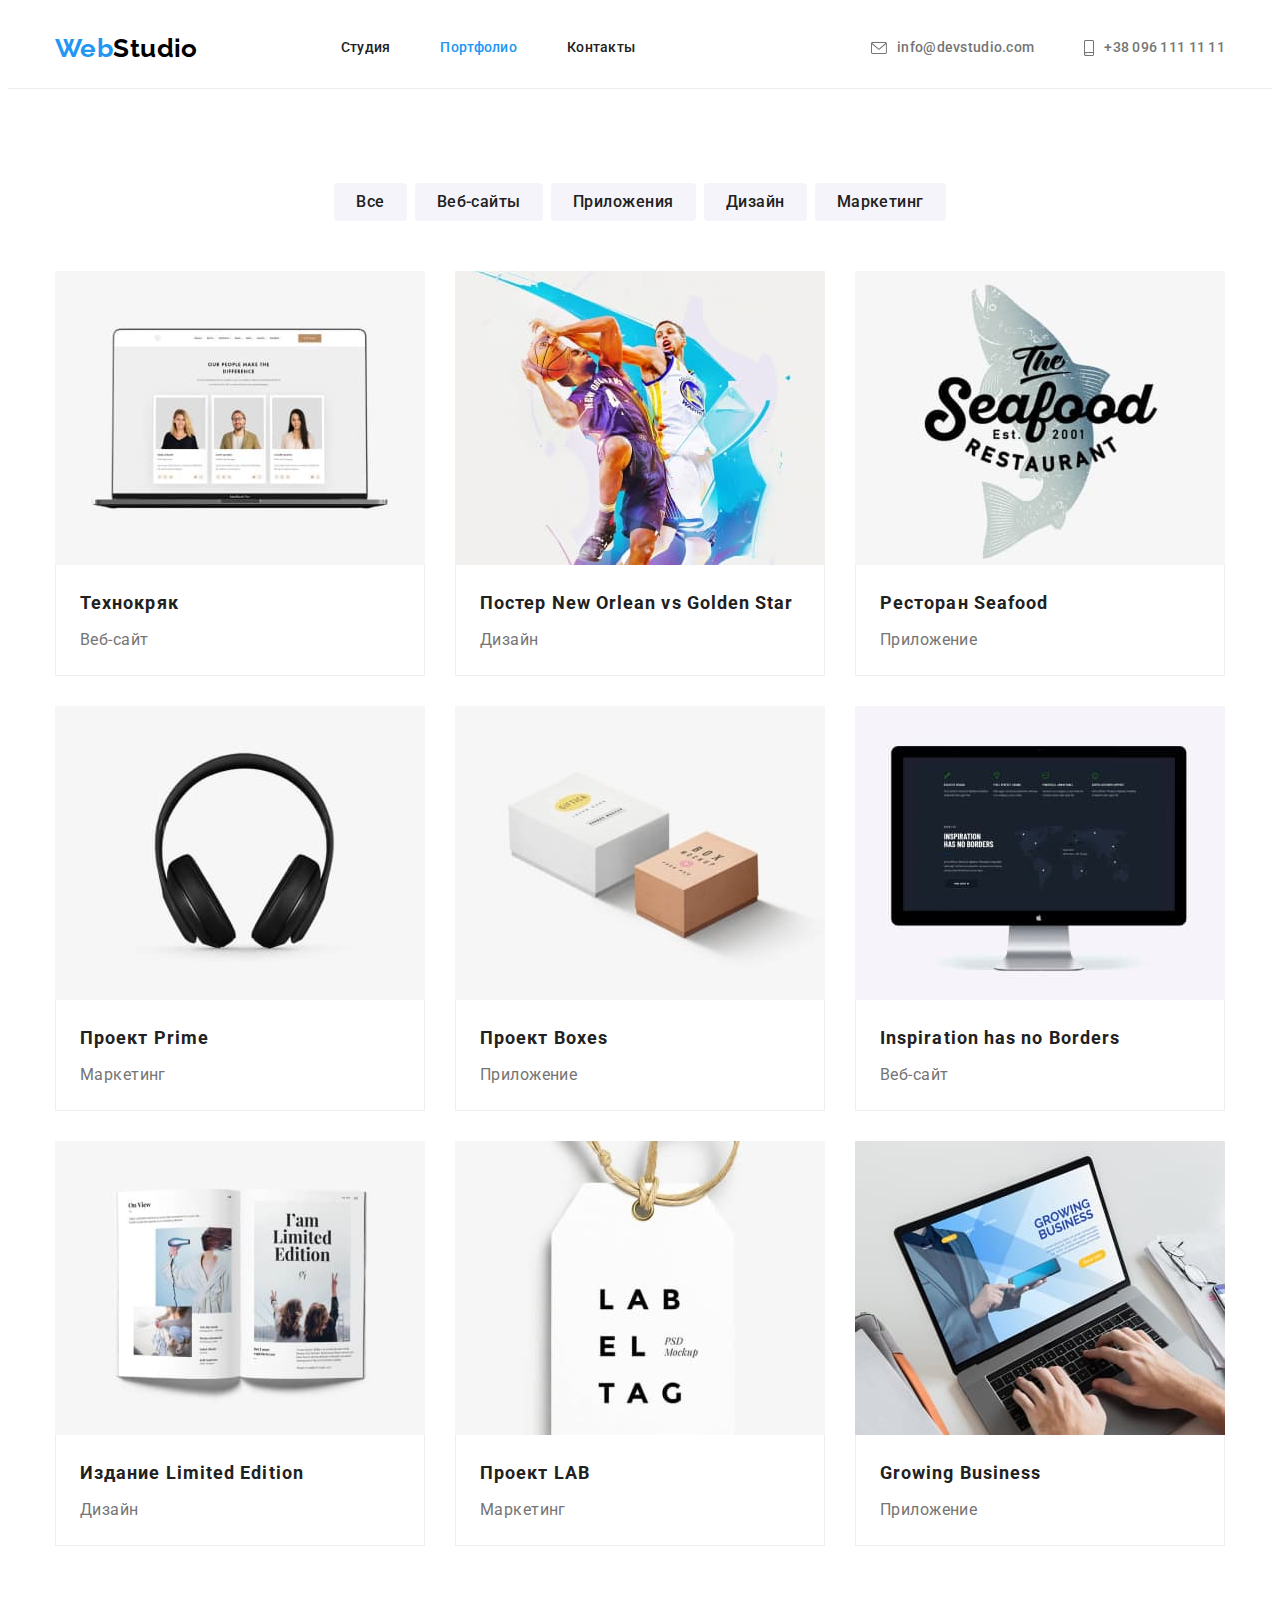
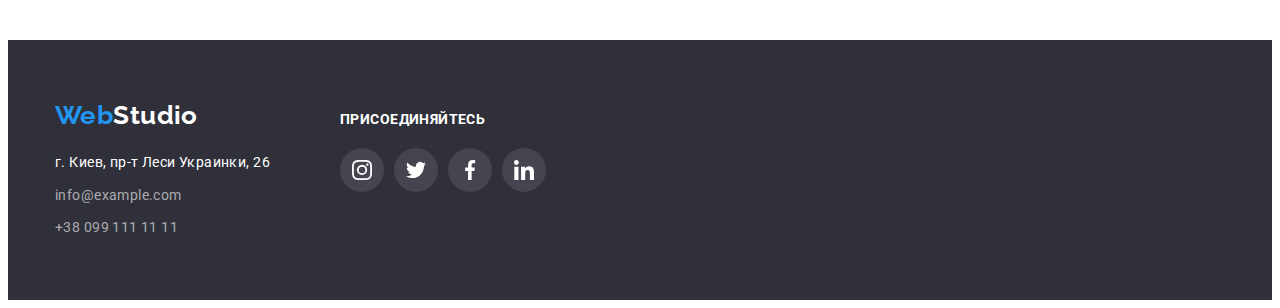
==== portfolio.html @ c2c80bd0 "Initial commit" ====
<!DOCTYPE html>
<html lang="ru">
  <head>
    <meta charset="UTF-8" />
    <meta http-equiv="X-UA-Compatible" content="IE=edge" />
    <meta name="viewport" content="width=device-width, initial-scale=1.0" />
    <title>Photo app</title>
    <!-- Fonts start -->
    <link rel="preconnect" href="https://fonts.googleapis.com" />
    <link rel="preconnect" href="https://fonts.gstatic.com" crossorigin />
    <link
      href="https://fonts.googleapis.com/css2?family=Raleway:wght@700&family=Roboto:wght@400;500;700;900&display=swap"
      rel="stylesheet"
    />
    <!-- Fonts end -->
    <!-- Normalize styles start -->
    <link
      rel="stylesheet"
      href="https://cdnjs.cloudflare.com/ajax/libs/modern-normalize/1.1.0/modern-normalize.min.css"
      integrity="sha512-wpPYUAdjBVSE4KJnH1VR1HeZfpl1ub8YT/NKx4PuQ5NmX2tKuGu6U/JRp5y+Y8XG2tV+wKQpNHVUX03MfMFn9Q=="
      crossorigin="anonymous"
      referrerpolicy="no-referrer"
    />
    <!-- Normalize styles end -->
    <!-- Custom styles start -->
    <link rel="stylesheet" href="./css/style.css" />
    <!-- Custom styles end -->
  </head>
  <body>
    <!--Header-->
    <header class="header">
      <div class="container header-container">
        <nav class="header-nav">
          <a class="logo link" lang="en" href="index.html"
            >Web<span class="logo-studio-light">Studio</span></a
          >
          <ul class="site-nav list">
            <li class="item"><a class="site-nav-item link" href="./index.html">Студия</a></li>
            <li class="item">
              <a class="site-nav-item current link" href="./portfolio.html">Портфолио</a>
            </li>
            <li class="item"><a class="site-nav-item link" href="">Контакты</a></li>
          </ul>
        </nav>
        <ul class="aut-nav list">
          <li class="item">
            <a class="link current" href="mailto:info@devstudio.com">
              <svg class="header-icon icon-envelope" height="12px" width="16px">
                <use href="./images/icons.svg#icon-envelope"></use>
              </svg>
              info@devstudio.com</a
            >
          </li>
          <li class="item">
            <a class="link current" href="tel:+380961111111">
              <svg class="header-icon icon-smartphone" height="16px" width="10px">
                <use href="./images/icons.svg#icon-smartphone"></use>
              </svg>
              +38 096 111 11 11</a
            >
          </li>
        </ul>
      </div>
    </header>
    <main>
      <section class="portfolio">
        <div class="container">
          <h1 class="visually-hidden">Portfolio</h1>
          <ul class="filters-list list">
            <li class="item">
              <button class="filters-button" type="button">Все</button>
            </li>
            <li class="item">
              <button class="filters-button" type="button">Веб-сайты</button>
            </li>
            <li class="item">
              <button class="filters-button" type="button">Приложения</button>
            </li>
            <li class="item">
              <button class="filters-button" type="button">Дизайн</button>
            </li>
            <li class="item">
              <button class="filters-button" type="button">Маркетинг</button>
            </li>
          </ul>
          <!--Project-->
          <ul class="project list">
            <li class="project-list">
              <a class="project-link link" href="#">
                <img src="./images/Project/img-1.jpeg" alt="Ноутбук" width="370" />
                <div class="project-list-text">
                  <h2 class="project-text">Технокряк</h2>
                  <p class="project-uppertitle">Веб-сайт</p>
                </div>
              </a>
            </li>
            <li class="project-list">
              <a class="project-link link" href="#">
                <img src="./images/Project/img-2.jpeg" alt="Баскетболисты" width="370" />
                <div class="project-list-text">
                  <h2 class="project-text">
                    Постер <span lang="en">New Orlean vs Golden Star</span>
                  </h2>
                  <p class="project-uppertitle">Дизайн</p>
                </div>
              </a>
            </li>
            <li class="project-list">
              <a class="project-link link" href="#">
                <img src="./images/Project/img-3.jpeg" alt="Морская рыба" width="370" />
                <div class="project-list-text">
                  <h2 class="project-text">Ресторан <span lang="en">Seafood</span></h2>
                  <p class="project-uppertitle">Приложение</p>
                </div>
              </a>
            </li>
            <li class="project-list">
              <a class="project-link link" href="#">
                <img src="./images/Project/img-4.jpeg" alt="Наушники" width="370" />
                <div class="project-list-text">
                  <h2 class="project-text">Проект <span lang="en">Prime</span></h2>
                  <p class="project-uppertitle">Маркетинг</p>
                </div>
              </a>
            </li>
            <li class="project-list">
              <a class="project-link link" href="#">
                <img src="./images/Project/img-5.jpeg" alt="Коробки" width="370" />
                <div class="project-list-text">
                  <h2 class="project-text">Проект <span lang="en">Boxes</span></h2>
                  <p class="project-uppertitle">Приложение</p>
                </div>
              </a>
            </li>
            <li class="project-list">
              <a class="project-link link" href="#">
                <img src="./images/Project/img-6.jpeg" alt="Монитор" width="370" />
                <div class="project-list-text">
                  <h2 class="project-text" lang="en">Inspiration has no Borders</h2>
                  <p class="project-uppertitle">Веб-сайт</p>
                </div>
              </a>
            </li>
            <li class="project-list">
              <a class="project-link link" href="#">
                <img src="./images/Project/img-7.jpeg" alt="Книга" width="370" />
                <div class="project-list-text">
                  <h2 class="project-text">Издание <span lang="en">Limited Edition</span></h2>
                  <p class="project-uppertitle">Дизайн</p>
                </div>
              </a>
            </li>
            <li class="project-list">
              <a class="project-link link" href="#">
                <img src="./images/Project/img-8.jpeg" alt="Бирка" width="370" />
                <div class="project-list-text">
                  <h2 class="project-text">Проект <span lang="en">LAB</span></h2>
                  <p class="project-uppertitle">Маркетинг</p>
                </div>
              </a>
            </li>
            <li class="project-list">
              <a class="project-link link" href="#">
                <img src="./images/Project/img-9.jpeg" alt="Ноутбук" width="370" />
                <div class="project-list-text">
                  <h2 class="project-text" lang="en">Growing Business</h2>
                  <p class="project-uppertitle">Приложение</p>
                </div>
              </a>
            </li>
          </ul>
        </div>
      </section>
    </main>
    <!--Footer-->
    <footer class="footer">
      <div class="container footer-container">
        <div class="footer-container-address">
          <a class="logo link" lang="en" href="index.html"
            >Web<span class="logo-studio-dark">Studio</span></a
          >

          <address class="footer-address">
            <ul class="list">
              <li class="item">
                <a
                  class="footer-address-link link"
                  href="https://goo.gl/maps/THVWduqA6z6FaJsg8"
                  target="_blank"
                  rel="noopener"
                  >г. Киев, пр-т Леси Украинки, 26</a
                >
              </li>
              <li class="item">
                <a class="aut-address link" href="mailto:info@example.com">info@example.com</a>
              </li>
              <li class="item">
                <a class="aut-address link" href="tel:+380991111111">+38 099 111 11 11</a>
              </li>
            </ul>
          </address>
        </div>
        <div class="footer-social">
          <p class="footer-title">Присоединяйтесь</p>
          <ul class="footer-social-list list">
            <li class="footer-social-item">
              <a
                class="footer-social-link"
                href=""
                target="_blank"
                rel="noopener noreferrer"
                aria-label="Instagram"
              >
                <svg class="footer-social-icon" width="20" height="20">
                  <use href="./images/icons.svg#icon-instagram"></use></svg
              ></a>
            </li>
            <li class="footer-social-item">
              <a
                class="footer-social-link"
                href=""
                target="_blank"
                rel="noopener noreferrer"
                aria-label="Twitter"
              >
                <svg class="footer-social-icon" width="20" height="20">
                  <use href="./images/icons.svg#icon-twitter"></use></svg
              ></a>
            </li>
            <li class="footer-social-item">
              <a
                class="footer-social-link"
                href=""
                target="_blank"
                rel="noopener noreferrer"
                aria-label="Facebook"
              >
                <svg class="footer-social-icon" width="20" height="20">
                  <use href="./images/icons.svg#icon-facebook"></use></svg
              ></a>
            </li>
            <li class="footer-social-item">
              <a
                class="footer-social-link"
                href=""
                target="_blank"
                rel="noopener noreferrer"
                aria-label="Linkedin"
              >
                <svg class="footer-social-icon" width="20" height="20">
                  <use href="./images/icons.svg#icon-linkedin"></use></svg
              ></a>
            </li>
          </ul>
        </div>
      </div>
    </footer>
  </body>
</html>
---- css/style.css ----
:root {
   /* Fonts */
   --main-font: "Roboto";
   --secondary-font: "Raleway";

   /* Text colors */
   --primary-white-color: #FFFFFF;
   --primary-black-color: #212121;
   --accent-color: #2196F3;
   --upper-title-text: #757575;
   /* Bg colors */
   --primary-background-color: #E5E5E5;
   --secondary-background-color: #F5F4FA;
   --background-hero: #2F303A;

/* Other */
   --items: 4;
   --indent: 30px;
}

body {
   font-family: var(--main-font), sans-serif;
   font-size: 14px;
   letter-spacing: 0.03em;
   color: var(--primary-black-color);
   background-color: var(--primary-white-color);
}
  
*,
*::before,
*::after {
   box-sizing: border-box;
}

/* reset */
h1,
h2,
h3,
h4,
h5,
h6,
p {
   margin: 0;

}

img {
   display: block;
   max-width: 100%;
   height: auto;
}

/* Common styles start */
.section {
   padding-top: 94px;
   padding-bottom: 94px;
}

.container {
   width: 1200px;
   margin-left: auto;
   margin-right: auto;
   padding-left: 15px;
   padding-right: 15px;
}

.list {
   list-style: none;
   padding: 0;
   margin: 0;
}

.link {
   text-decoration: none;
}

/* Header */
.header {
   border-bottom: 1px solid #ECECEC;
}

.header-container,
.header-nav {
   display: flex;
   align-items: center;
}

.header-list-item:not(:last-child) {
   margin-right: 40px;
}

/* Logo */
.logo {
   font-family: var(--secondary-font), sans-serif;
   color: var(--accent-color);
   font-weight: 700;
   font-size: 26px;
   line-height: 1.19;
}

.logo-studio-light {
   color: #000000;
}

.logo-studio-dark {
   color: var(--primary-white-color);
}

/* Site nav */

.site-nav {
   margin-left: 93px;

   display: flex;
   align-items: center;
}

.site-nav .item {
   margin-left: 50px;
}

.site-nav .item:last-child {
   margin-right: 0;
}

.site-nav .link {
   display: block;
   padding-top: 32px;
   padding-bottom: 32px;
   color: var(--primary-black-color);
   font-weight: 500;
   line-height: 1.14;
   letter-spacing: 0.02em;
   text-decoration: none;
}

.site-nav .link:hover, 
.site-nav .link:focus {
   color: var(--accent-color);
}

.site-nav .link.current {
   color: var(--accent-color);
}



.aut-nav {
   margin-left: auto;
   display: flex;
   align-items: center;
}

.aut-nav .item + .item {
   margin-left: 50px;
}

.aut-nav .current {
   display: flex;
   align-items: center;
   padding-top: 32px;
   padding-bottom: 32px;

   color: var(--upper-title-text);
   font-weight: 500;
   line-height: 1.14;
   letter-spacing: 0.02em;
   text-decoration: none;
}

.aut-nav .link:hover,
.aut-nav .link:focus {
   color: var(--accent-color);
}

.header-icon {
   fill: currentColor;
   margin-right: 10px;
}


/* Overlay */

.overlay {
   max-width: 1600px;
   height: 600px;
   margin-left: auto;
   margin-right: auto;
   background-image:
   linear-gradient(to right, rgba(47, 48, 58, 0.4), rgba(47, 48, 58, 0.4)), 
   url(../images/Hero/Hero.jpeg);
   
   background-repeat: no-repeat;
   background-position: center;
   background-size: cover;
}

/* Hero */
.hero {
   background-color: var(--background-hero);
   text-align: center;
   padding: 200px 0;
}

.hero-title {
   margin: 0 auto;
   margin-bottom: 30px;
   width: 696px;
   color: var(--primary-white-color);
   font-weight: 900;
   font-size: 44px;
   line-height: 1.36;
   letter-spacing: 0.06em;
   text-transform: uppercase;
}

/* Section */

.section-about {
   padding-top: 0;
}

.section-features {
   padding-top: 89px;
}

.section-team {
   background-color: var(--secondary-background-color);
}

.section-title {
   /* padding-top: 0;
   margin-top: 0px; */
   margin-bottom: 50px;
   color: var(--primary-black-color);
   font-weight: 700;
   font-size: 36px;
   line-height: 1.16;
   text-align: center;
}

.visually-hidden {
   position: absolute;
   width: 1px;
   height: 1px;
   margin: -1px;
   border: 0;
   padding: 0;
   white-space: nowrap;
   clip-path: inset(100%);
   clip: rect(0 0 0 0);
   overflow: hidden;
}


/* Features */
.features {
   display: flex;
}
.features .item {
   margin-right: 30px;
   width: 270px;
}
.features .item:last-child {
   margin-right: 0;
}

.icon-group {
   display: block;
   content: "";
   width: 270px;
   height: 120px;
   margin-bottom: 30px;
   background-color: var(--secondary-background-color);
   padding: 25px 100px;

}

.features .title {
   margin-bottom: 10px;
   color: var(--primary-black-c);
   text-transform: uppercase;
   font-weight: 700;
   font-size: 14px;
   line-height: 1.14;
}

.features .text {
   color: var(--upper-title-text);
   line-height: 1.71;
}
/* About */

.work-list {
   display: flex;
   justify-content: space-between;
}
.work-list .item:not(:last-child) {
   margin-right: 30px;
}

/* Team */
.user-list {
   display: flex;
   flex-wrap: wrap;
   justify-content: space-between;

}

.user-list .item {
   margin-right: 30px;
   background-color: #FFFFFF;
   box-shadow: 0px 1px 3px rgba(0, 0, 0, 0.12), 0px 1px 1px rgba(0, 0, 0, 0.14), 0px 2px 1px rgba(0, 0, 0, 0.2);
   border-radius: 0px 0px 4px 4px;
}

.user-list .item:last-child {
   margin-right: 0;
}

/* Button */
.button {
   display: inline-block;
   border-radius: 4px;
   padding: 10px 32px;
   min-width: 200px;
   font-family: var(--main-font);
   color: var(--primary-white-color);
   background-color: var(--accent-color);
   font-size: 16px;
   font-weight: 700;
   line-height: 1.88;
   border: none;
   text-decoration: none;
   text-align: center;
   letter-spacing: 0.06em;
   cursor: pointer;
   box-shadow: 0px 4px 4px rgba(0, 0, 0, 0.15);
}

.button:hover,
.button:focus {
   background-color: #188CE8;
}
/* Filters */
.filters-list {
   display: flex;
   margin-bottom: 50px;
   justify-content: center;
}

.filters-list .item {
   margin-right: 8px;
}
.filters-list .item:last-child {
   margin-right: 0;
}

.filters-button {
   display: inline-block;
   border-radius: 4px;
   padding: 6px 22px;

   font-family: var(--main-font);
   font-weight: 500;
   line-height: 1.62;
   border: none;
   font-size: 16px;
   text-align: center;
   letter-spacing: 0.03em;

   background-color: var(--secondary-background-color);
   color: var(--primary-black-color);
   cursor: pointer;
}

.filters-button:hover,
.filters-button:focus {
   background-color: var(--accent-color);
   color: var(--primary-white-color);
   box-shadow: 0px 3px 1px rgba(0, 0, 0, 0.1),
      0px 1px 2px rgba(0, 0, 0, 0.08),
      0px 2px 2px rgba(0, 0, 0, 0.12);
}

/* User */

.user-list .title {
   margin-bottom: 16px;
   color: var(--primary-black-color);
   font-weight: 500;
   font-size: 16px;
   line-height: 1.18;
   text-align: center;
}
.user-list .text {
   color: var(--upper-title-text);
   font-weight: 400;
   font-size: 16px;
   line-height: 1.18;
   text-align: center;
}
.user-list-text {
   padding-top: 30px;
   padding-bottom: 30px;
}

/* Social */
.social-media {
   display: flex;
   justify-content: center;
   margin-top: 16px;
}

.social-media-item:not(:last-child) {
   margin-right: 10px;
}

.social-media-link {
   display: flex;
   align-items: center;
   justify-content: center;
   color: #AFB1B8;
   border-radius: 50%;
   width: 44px;
   height: 44px;
}

.social-media-link:hover,
.social-media-link:focus {
   background-color: var(--accent-color);
   color: var(--primary-white-color);
}

.social-media-icon {
   fill: currentColor;
}

/* Clients */


.clients-list {
   display: flex;
   justify-content: center;

}

.clients-item:not(:last-child) {
   margin-right: 30px;

}

.clients-link {
   display: flex;
   align-items: center;
   justify-content: center;
   width: 170px;
   height: 92px;
   color: #AFB1B8;
   border: 1px solid #AFB1B8;
   border-radius: 4px;
}

.clients-link:hover,
.clients-link:focus {
   color: var(--accent-color);
   border-color: var(--accent-color);
}
.clients-logo {
   fill: currentColor;

}

/* Footer */
.footer {
   background-color: #2F303A;
   padding: 60px 0;
}

.footer-container {
   display: flex;
   align-items: baseline;
}


.footer-address {
   margin-top: 20px;
   font-style: normal;
   font-weight: 400;
   font-size: 14px;
   line-height: 1.71;
}

.footer-address .item:not(:last-child) {
   margin-bottom: 9px;
}





.footer-address-link {
   color: var(--primary-white-color);
   font-weight: 400;
   font-size: 14px;
   line-height: 1.71;

}
.footer-address-link:hover,
.footer-address-link:focus {
   color: var(--accent-color);
}


.aut-address {
   color: rgba(255, 255, 255, 0.6);
   margin-bottom: 9px;
}

.aut-address:hover,
.aut-address:focus {
   color: var(--accent-color);
}

/* Footer social */

.footer-social {
   margin-left: 70px;

}

.footer-title {
   font-family: var(--main-font);
   font-weight: 700;
   font-size: 14px;
   line-height: 1.14;
   text-transform: uppercase;
   color: var(--primary-white-color);
   margin-bottom: 20px;
}

.footer-social-list {
   display: flex;
   justify-content: center;
}

.footer-social-item:not(:last-child) {
   margin-right: 10px;
}

.footer-social-link {
   display: flex;
   align-items: center;
   justify-content: center;
   background-color: rgba(255, 255, 255, 0.1);;
   border-radius: 50%;
   width: 44px;
   height: 44px;
}

.footer-social-link:hover,
.footer-social-link:focus {
   background-color: var(--accent-color);
   color: var(--primary-white-color);
}

.footer-social-icon {
   fill: var(--primary-white-color);
}

/* Portfolio */
.portfolio {
   padding-top: 94px;
   padding-bottom: 94px;
}

/* Project */
.project {
   display: flex;
   flex-wrap: wrap;
}
.project-list {
   width: 370px;
   margin-right: 30px;
   margin-bottom: 30px;
}

.project-list:nth-child(3n) {
   margin-right: 0;
}

.project-list:nth-last-child(-n+3) {
   margin-bottom: 0;
}

.project-link {
   display: block;
}

.project-text {
   margin-bottom: 4px;
   color: var(--primary-black-color);
   font-weight: 700;
   font-size: 18px;
   line-height: 2;
   letter-spacing: 0.06em;
}
.project-uppertitle {
   color: var(--upper-title-text);
   font-size: 16px;
   font-weight: 400;
   line-height: 1.87;
}
.project-list-text {
   padding: 20px 24px;
   border: 1px solid #EEEEEE;
   border-top: none;
}

.project-list:hover,
.project-list:focus {
   box-shadow: 0px 1px 1px rgba(0, 0, 0, 0.12),
      0px 4px 4px rgba(0, 0, 0, 0.06),
      1px 4px 6px rgba(0, 0, 0, 0.16);
}
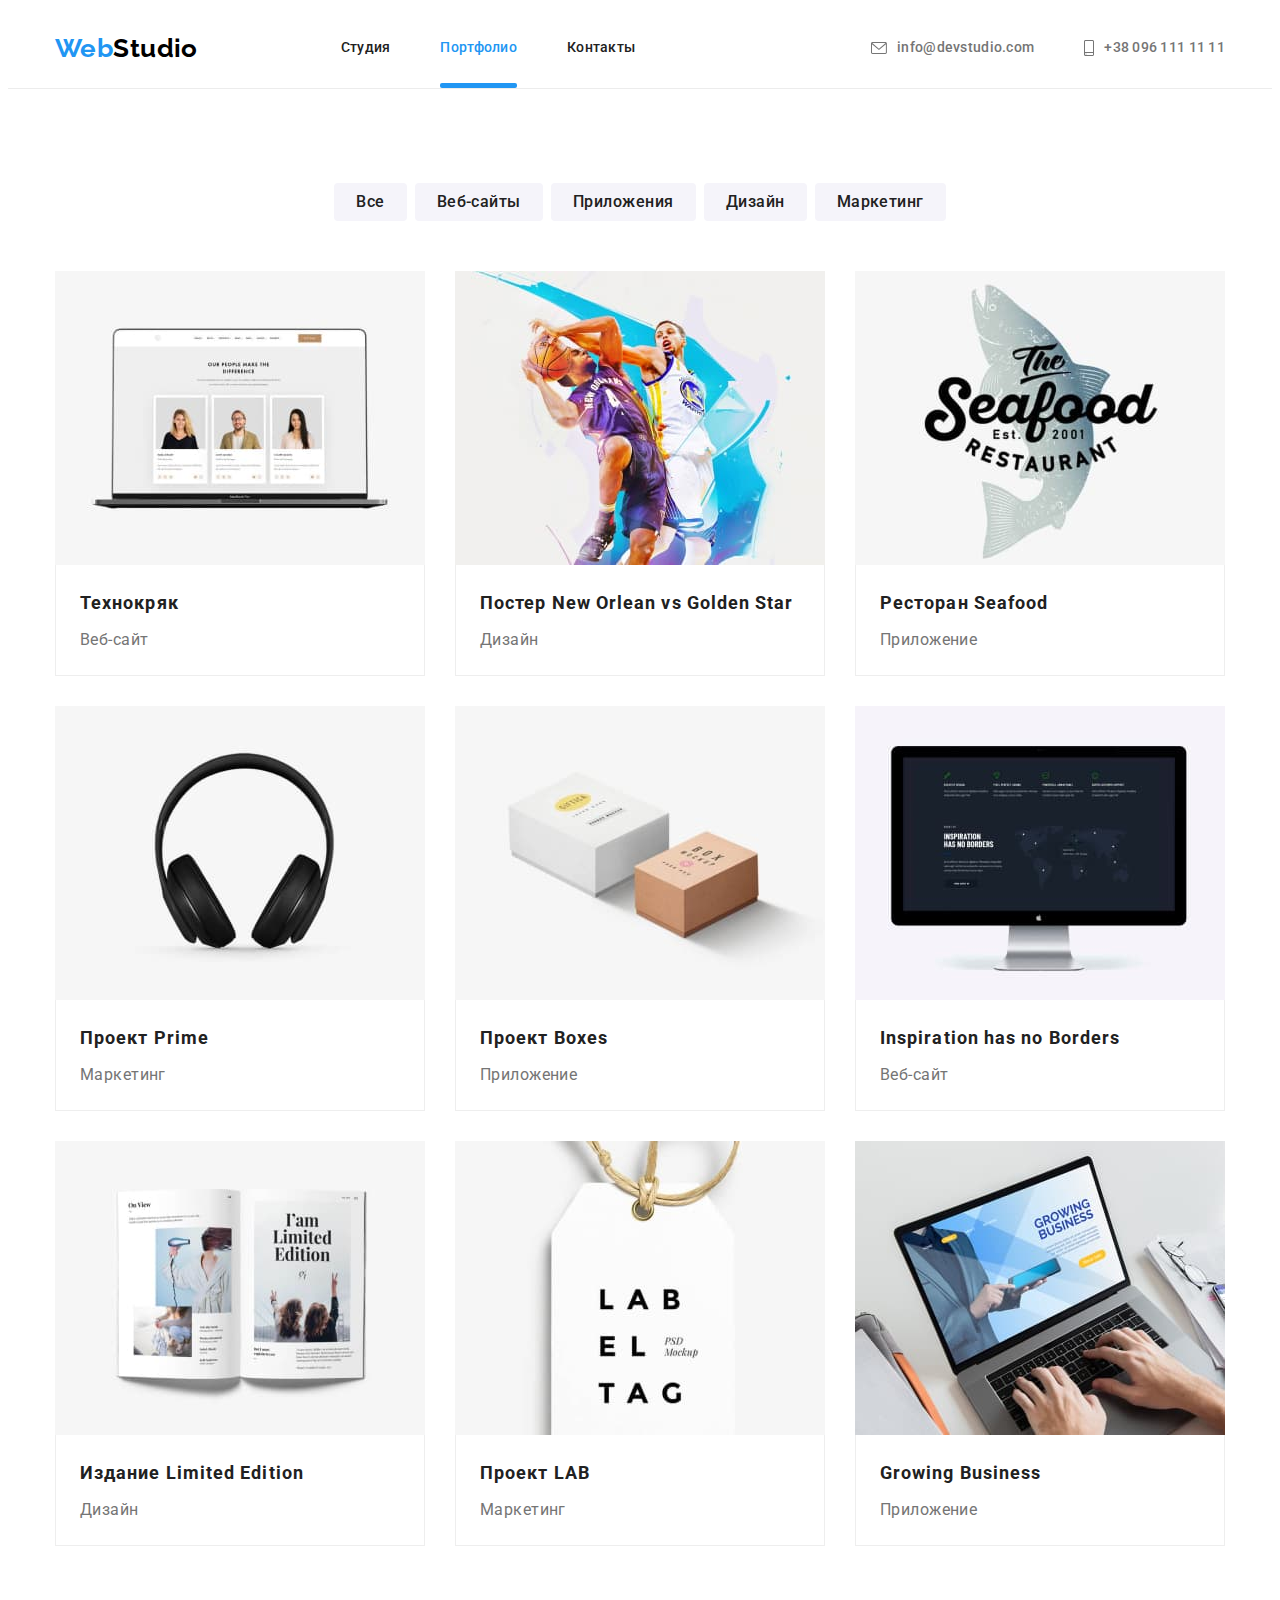
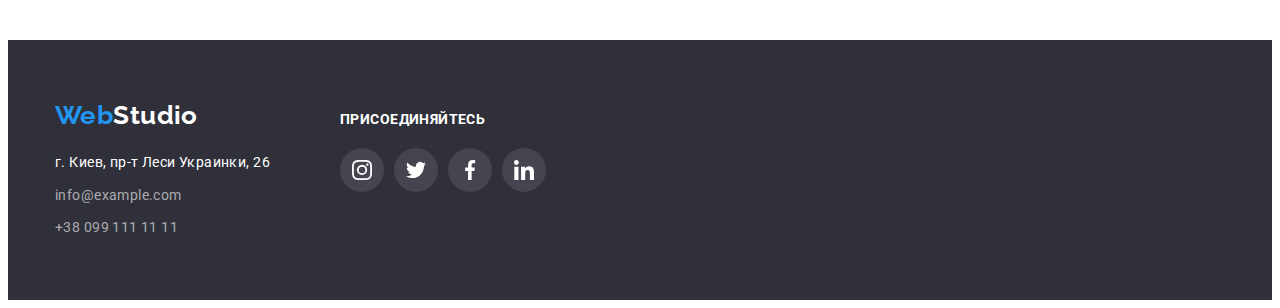
==== commit 49665c4e: "робота з css" ====
--- a/portfolio.html
+++ b/portfolio.html
@@ -35,11 +35,13 @@
             >Web<span class="logo-studio-light">Studio</span></a
           >
           <ul class="site-nav list">
-            <li class="item"><a class="site-nav-item link" href="./index.html">Студия</a></li>
-            <li class="item">
-              <a class="site-nav-item current link" href="./portfolio.html">Портфолио</a>
-            </li>
-            <li class="item"><a class="site-nav-item link" href="">Контакты</a></li>
+            <li class="item">
+              <a class="site-nav-link link" href="./index.html">Студия</a>
+            </li>
+            <li class="item current">
+              <a class="site-nav-link current link" href="./portfolio.html">Портфолио</a>
+            </li>
+            <li class="item"><a class="site-nav-link link" href="">Контакты</a></li>
           </ul>
         </nav>
         <ul class="aut-nav list">
@@ -87,7 +89,18 @@
           <ul class="project list">
             <li class="project-list">
               <a class="project-link link" href="#">
-                <img src="./images/Project/img-1.jpeg" alt="Ноутбук" width="370" />
+                <div class="product-thumb">
+                  <img src="./images/Project/img-1.jpeg" alt="Ноутбук" width="370" />
+                  <div class="project-overlay">
+                    <div class="product-actions">
+                      <p class="product-actions-text">
+                        Ресурс предлагает комплексные предложения с разным уровнем функционала и
+                        сервисов. Все это позволит посетителю получить исчерпывающие сведения о
+                        компании или частном лице.
+                      </p>
+                    </div>
+                  </div>
+                </div>
                 <div class="project-list-text">
                   <h2 class="project-text">Технокряк</h2>
                   <p class="project-uppertitle">Веб-сайт</p>
--- a/css/style.css
+++ b/css/style.css
@@ -16,6 +16,7 @@
 /* Other */
    --items: 4;
    --indent: 30px;
+   --timing-function: 250 ms cubic-bezier(0.4, 0, 0.2, 1) ease-in-out;
 }
 
 body {
@@ -109,6 +110,7 @@
 /* Site nav */
 
 .site-nav {
+
    margin-left: 93px;
 
    display: flex;
@@ -117,10 +119,24 @@
 
 .site-nav .item {
    margin-left: 50px;
+   position: relative;
 }
 
 .site-nav .item:last-child {
    margin-right: 0;
+}
+
+
+
+.site-nav-link.current::after {
+   content: "";
+   position: absolute;
+   left: 0;
+   bottom: 0;
+   width: 100%;
+   height: 5px;
+   background-color: var(--accent-color);
+   border-radius: 2px;
 }
 
 .site-nav .link {
@@ -132,6 +148,7 @@
    line-height: 1.14;
    letter-spacing: 0.02em;
    text-decoration: none;
+   transition: color var(--timing-function);
 }
 
 .site-nav .link:hover, 
@@ -139,9 +156,12 @@
    color: var(--accent-color);
 }
 
-.site-nav .link.current {
-   color: var(--accent-color);
-}
+
+
+.item.current > .link {
+   color: var(--accent-color);   
+}
+
 
 
 
@@ -171,6 +191,7 @@
 .aut-nav .link:hover,
 .aut-nav .link:focus {
    color: var(--accent-color);
+   transition: color var(--timing-function);
 }
 
 .header-icon {
@@ -295,9 +316,51 @@
    display: flex;
    justify-content: space-between;
 }
+
 .work-list .item:not(:last-child) {
    margin-right: 30px;
 }
+
+.work {
+   position: relative;
+}
+
+.work-list .work::before {
+   content: "";
+   position: absolute;
+   bottom: 0;
+   left: 0;
+   right: 0;
+   display: block;
+   width: 100%;
+   height: 70px;
+   background-color: rgba(47, 48, 58, 0.8);
+
+}
+
+
+
+
+.work-item-text {
+   display: flex;
+   flex-direction: column;
+   justify-content: center;
+   position: absolute;
+   
+   bottom: 0;
+   width: 100%;
+   height: 70px;
+
+   font-family: var(--main-font);
+   font-weight: 700;
+   font-size: 14px;
+   line-height: 1.14;
+   text-align: center;
+   text-transform: uppercase;
+   color: var(--primary-white-color);
+}
+
+
 
 /* Team */
 .user-list {
@@ -336,6 +399,8 @@
    letter-spacing: 0.06em;
    cursor: pointer;
    box-shadow: 0px 4px 4px rgba(0, 0, 0, 0.15);
+
+   transition: background-color var(--timing-function);
 }
 
 .button:hover,
@@ -372,6 +437,11 @@
    background-color: var(--secondary-background-color);
    color: var(--primary-black-color);
    cursor: pointer;
+
+   transition: 
+   background-color var(--timing-function), 
+   color var(--timing-function),
+   box-shadow var(--timing-function);
 }
 
 .filters-button:hover,
@@ -424,6 +494,10 @@
    border-radius: 50%;
    width: 44px;
    height: 44px;
+
+   transition: 
+   background-color var(--timing-function), 
+   color var(--timing-function);
 }
 
 .social-media-link:hover,
@@ -459,12 +533,17 @@
    color: #AFB1B8;
    border: 1px solid #AFB1B8;
    border-radius: 4px;
+
+   transition: 
+   color var(--timing-function), 
+   border-color var(--timing-function);
 }
 
 .clients-link:hover,
 .clients-link:focus {
    color: var(--accent-color);
    border-color: var(--accent-color);
+
 }
 .clients-logo {
    fill: currentColor;
@@ -505,6 +584,8 @@
    font-size: 14px;
    line-height: 1.71;
 
+   transition: color var(--timing-function);
+
 }
 .footer-address-link:hover,
 .footer-address-link:focus {
@@ -515,6 +596,8 @@
 .aut-address {
    color: rgba(255, 255, 255, 0.6);
    margin-bottom: 9px;
+
+   transition: color var(--timing-function);
 }
 
 .aut-address:hover,
@@ -556,6 +639,10 @@
    border-radius: 50%;
    width: 44px;
    height: 44px;
+
+   transition: 
+   background-color var(--timing-function),
+   color var(--timing-function);
 }
 
 .footer-social-link:hover,
@@ -596,6 +683,8 @@
 .project-link {
    display: block;
 }
+
+
 
 .project-text {
    margin-bottom: 4px;
@@ -605,16 +694,46 @@
    line-height: 2;
    letter-spacing: 0.06em;
 }
+
 .project-uppertitle {
    color: var(--upper-title-text);
    font-size: 16px;
    font-weight: 400;
    line-height: 1.87;
 }
-.project-list-text {
-   padding: 20px 24px;
-   border: 1px solid #EEEEEE;
-   border-top: none;
+
+
+.product-actions {
+   position: absolute;
+   top: 0;
+   right: 0;
+   transform: translate(0%, 37%);
+
+   display: flex;
+
+   margin-left: 24px;
+   margin-right: 24px;
+
+   opacity: 0;
+   transition: opacity var(--timing-function);
+}
+
+.project-link:hover .product-actions {
+   opacity: 1;
+}
+
+
+.product-actions-text {
+   font-family: var(--main-font);
+   font-weight: 400;
+   font-size: 18px;
+   line-height: 1.55;
+   color: var(--primary-white-color);
+
+}
+
+.project-list {
+   transition: box-shadow var(--timing-function);
 }
 
 .project-list:hover,
@@ -624,32 +743,136 @@
       1px 4px 6px rgba(0, 0, 0, 0.16);
 }
 
-
-
-
-
-
-
-
-
-
-
-
-
-
-
-
-
-
-
-
-
-
-
-
-
-
-
-
-
-
+.product-thumb {
+   position: relative;
+   overflow: hidden;
+}
+
+.project-overlay {
+   position: absolute;
+   top: 0;
+   left: 0;
+
+   transform: translateY(100%);
+
+   width: 100%;
+   height: 100%;
+   display: flex;
+   align-items: center;
+   justify-items: center;
+   padding: 24px;
+   backdrop-filter: blur(5px);
+   background-color: rgba(33, 150, 243, 0.9);
+   /* opacity: 0; */
+
+   transition: transform var(--timing-function);
+}
+
+/* .project-link:hover .project-overlay {
+   opacity: 1;
+} */
+
+.project-list:hover .project-overlay {
+   transform: translateY(0);
+}
+
+.project-list-text {
+   padding: 20px 24px;
+   border: 1px solid #EEEEEE;
+   border-top: none;
+}
+
+
+
+/* Modal */
+
+.backdrop {
+   position: fixed;
+   top: 0;
+   left: 0;
+   width: 100%;
+   height: 100%;
+   background-color: rgba(0, 0, 0, 0.2);
+}
+
+.backdrop.is-hidden {
+   opacity: 0;
+   pointer-events: none;
+}
+
+.backdrop.is-hidden .modal {
+   transform: translate(-50%, -50%) scale(0.9);
+}
+
+
+.modal {
+   position: absolute;
+   top: 50%;
+   left: 50%;
+
+   min-width: 400px;
+   min-height: 500px;
+
+   background-color: var(--primary-white-color);
+
+   transform: translate(-50%, -50%) scale(1);
+
+   transition: transform var(--timing-function);
+
+   box-shadow: 0px 1px 3px rgba(0, 0, 0, 0.12), 0px 1px 1px rgba(0, 0, 0, 0.14), 0px 2px 1px rgba(0, 0, 0, 0.2);
+   border-radius: 4px;
+}
+
+.button-close {
+   position: absolute;
+   top: 0;
+   right: 0;
+   margin-top: 8px;
+   margin-right: 8px;
+
+   display: flex;
+   align-items: center;
+   justify-content: center;
+
+   width: 30px;
+   height: 30px;
+   padding: 0;
+   border: none;
+   border-radius: 50%;
+
+   background-color: var(--primary-white-color);
+   border: 1px solid rgba(0, 0, 0, 0.1);
+
+   cursor: pointer;
+}
+
+.close-icon {
+   width: 18px;
+   height: 18px;
+}
+
+
+
+
+
+
+
+
+
+
+
+
+
+
+
+
+
+
+
+
+
+
+
+
+
+
